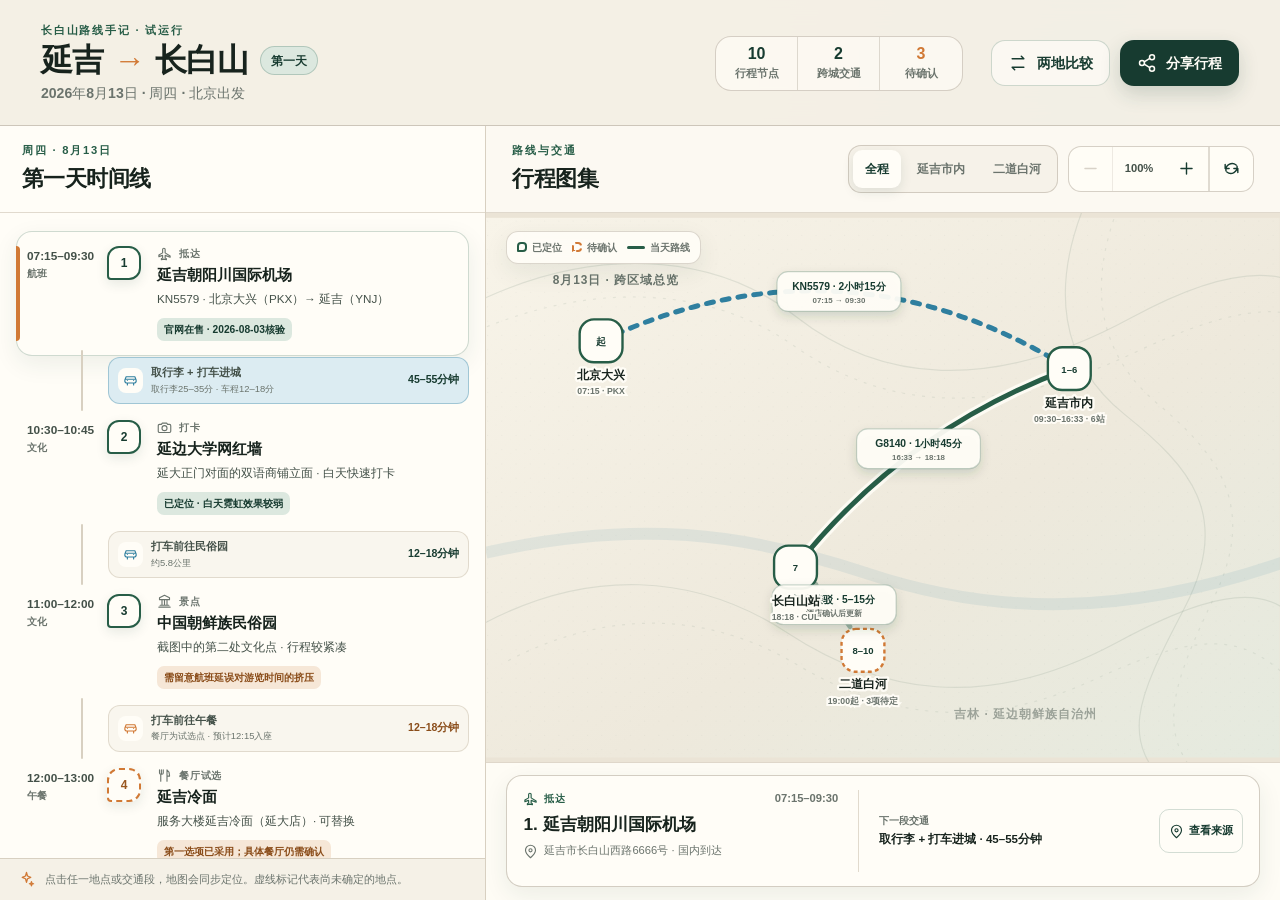
==== index.html @ 1951f6d6 "Add files via upload" ====
<!doctype html>
<html lang="zh-CN">
<head>
  <meta charset="utf-8">
  <meta name="viewport" content="width=device-width, initial-scale=1, viewport-fit=cover">
  <meta name="theme-color" content="#173b30">
  <meta name="description" content="长白山—延吉三日行程的首日动态路线试运行页面">
  <title>第一天 延吉至长白山｜高山路线手记</title>
  <link rel="stylesheet" href="styles.css">
</head>
<body>
  <a class="skip-link" href="#itinerary">跳到首日行程</a>

  <div class="app-shell">
    <header class="topbar">
      <div class="brand-block">
        <p class="eyebrow">长白山路线手记 · 试运行</p>
        <div class="title-row">
          <h1>延吉 <span aria-hidden="true">→</span> 长白山</h1>
          <span class="pilot-badge">第一天</span>
        </div>
        <p class="date-line">2026年8月13日 · 周四 · 北京出发</p>
      </div>

      <div class="header-status" aria-label="行程摘要">
        <div class="status-metric">
          <span class="metric-value">10</span>
          <span class="metric-label">行程节点</span>
        </div>
        <div class="status-metric">
          <span class="metric-value">2</span>
          <span class="metric-label">跨城交通</span>
        </div>
        <div class="status-metric warning-metric">
          <span class="metric-value">3</span>
          <span class="metric-label">待确认</span>
        </div>
      </div>

      <div class="header-actions">
        <button class="button button-secondary" id="compareButton" type="button" aria-expanded="false" aria-controls="compareDrawer">
          <svg aria-hidden="true"><use href="#icon-arrows"></use></svg>
          两地比较
        </button>
        <button class="button button-primary" id="shareButton" type="button">
          <svg aria-hidden="true"><use href="#icon-share"></use></svg>
          <span>分享行程</span>
        </button>
      </div>
    </header>

    <main class="workspace">
      <aside class="timeline-panel" id="itinerary" aria-labelledby="timelineTitle">
        <div class="panel-heading">
          <div>
            <p class="panel-kicker">周四 · 8月13日</p>
            <h2 id="timelineTitle">第一天时间线</h2>
          </div>
        </div>

        <div class="timeline-list" id="timelineList"></div>

        <div class="timeline-footnote">
          <svg aria-hidden="true"><use href="#icon-spark"></use></svg>
          <p>点击任一地点或交通段，地图会同步定位。虚线标记代表尚未确定的地点。</p>
        </div>
      </aside>

      <section class="map-panel" aria-labelledby="mapTitle">
        <div class="map-toolbar">
          <div>
            <p class="panel-kicker">路线与交通</p>
            <h2 id="mapTitle">行程图集</h2>
          </div>

          <div class="map-toolbar-actions">
            <div class="view-tabs" role="tablist" aria-label="图集范围">
              <button class="view-tab is-active" type="button" role="tab" aria-selected="true" data-view="overview">全程</button>
              <button class="view-tab" type="button" role="tab" aria-selected="false" data-view="yanji">延吉市内</button>
              <button class="view-tab" type="button" role="tab" aria-selected="false" data-view="changbai">二道白河</button>
            </div>

            <div class="zoom-controls" aria-label="图集缩放">
              <button class="zoom-button" id="zoomOutButton" type="button" aria-label="缩小图集" title="缩小">
                <svg aria-hidden="true"><use href="#icon-minus"></use></svg>
              </button>
              <output class="zoom-value" id="zoomValue" aria-live="polite">100%</output>
              <button class="zoom-button" id="zoomInButton" type="button" aria-label="放大图集" title="放大">
                <svg aria-hidden="true"><use href="#icon-plus"></use></svg>
              </button>
              <button class="zoom-button zoom-reset" id="zoomResetButton" type="button" aria-label="恢复图集初始大小" title="恢复初始大小">
                <svg aria-hidden="true"><use href="#icon-reset"></use></svg>
              </button>
            </div>
          </div>
        </div>

        <div class="map-stage" id="mapStage">
          <svg class="route-map" id="routeMap" viewBox="0 0 1000 680" tabindex="0" role="img" aria-labelledby="mapSvgTitle mapSvgDesc">
            <title id="mapSvgTitle">延吉至长白山首日行程地图</title>
            <desc id="mapSvgDesc">图集显示机场、景点、餐厅、市场、火车站以及二道白河待确认地点，并将相邻地点以路线连接。可使用按钮或鼠标滚轮缩放，放大后可拖动查看。</desc>

            <defs>
              <linearGradient id="paperWash" x1="0" x2="1" y1="0" y2="1">
                <stop offset="0" stop-color="#f8f4e9"></stop>
                <stop offset="0.58" stop-color="#eee9dc"></stop>
                <stop offset="1" stop-color="#e5eadf"></stop>
              </linearGradient>
              <linearGradient id="routeGradient" x1="0" x2="1">
                <stop offset="0" stop-color="#2f7f9f"></stop>
                <stop offset="1" stop-color="#d17935"></stop>
              </linearGradient>
              <pattern id="paperGrain" width="18" height="18" patternUnits="userSpaceOnUse">
                <circle cx="2" cy="4" r="0.7" fill="#223b30" opacity="0.055"></circle>
                <circle cx="13" cy="9" r="0.55" fill="#8b623f" opacity="0.05"></circle>
                <circle cx="7" cy="16" r="0.45" fill="#223b30" opacity="0.04"></circle>
              </pattern>
              <filter id="softShadow" x="-50%" y="-50%" width="200%" height="200%">
                <feDropShadow dx="0" dy="6" stdDeviation="7" flood-color="#173b30" flood-opacity="0.16"></feDropShadow>
              </filter>
              <filter id="markerGlow" x="-60%" y="-60%" width="220%" height="220%">
                <feDropShadow dx="0" dy="0" stdDeviation="8" flood-color="#d17935" flood-opacity="0.45"></feDropShadow>
              </filter>
            </defs>

            <rect width="1000" height="680" fill="url(#paperWash)"></rect>
            <rect width="1000" height="680" fill="url(#paperGrain)"></rect>

            <g class="terrain-layer" aria-hidden="true">
              <path d="M-30 115 C130 32 286 42 390 124 S635 223 813 126 S1060 78 1080 162" class="contour contour-1"></path>
              <path d="M-45 158 C115 78 275 82 386 160 S632 257 819 169 S1060 117 1090 205" class="contour contour-2"></path>
              <path d="M-10 515 C129 439 265 448 380 523 S627 625 795 535 S1012 468 1060 562" class="contour contour-3"></path>
              <path d="M28 558 C157 491 282 498 390 562 S616 651 766 582 S965 524 1037 608" class="contour contour-4"></path>
              <path d="M760 -30 C708 88 724 183 805 248 S942 374 880 492 S797 659 866 723" class="contour contour-5"></path>
              <path d="M800 -22 C756 85 771 171 846 234 S973 362 918 477 S843 651 904 711" class="contour contour-6"></path>
              <path d="M0 422 C188 379 327 397 480 448 S806 508 1030 425" class="river-line"></path>
            </g>

            <g id="contextLayer" aria-hidden="true"></g>
            <g id="routeLayer"></g>
            <g id="markerLayer"></g>
            <g id="labelLayer"></g>
          </svg>

          <div class="map-legend" aria-label="地图图例">
            <span><i class="legend-dot confirmed"></i>已定位</span>
            <span><i class="legend-dot provisional"></i>待确认</span>
            <span><i class="legend-line"></i>当天路线</span>
          </div>
        </div>

        <div class="map-detail-dock" id="mapDetailDock">
          <article class="map-inspector" id="mapInspector" aria-live="polite"></article>

          <section class="compare-drawer" id="compareDrawer" aria-labelledby="compareTitle" hidden>
            <div class="drawer-heading">
              <div>
                <p class="panel-kicker">交通对比</p>
                <h3 id="compareTitle">两地交通比较</h3>
              </div>
              <button class="icon-button" id="closeCompare" type="button" aria-label="关闭两地比较">
                <svg aria-hidden="true"><use href="#icon-close"></use></svg>
              </button>
            </div>
            <div class="compare-controls">
              <label>起点<select id="compareFrom"></select></label>
              <span class="compare-arrow" aria-hidden="true"><svg><use href="#icon-arrow-right"></use></svg></span>
              <label>终点<select id="compareTo"></select></label>
            </div>
            <div class="compare-result" id="compareResult"></div>
          </section>
        </div>
      </section>
    </main>
  </div>

  <div class="share-toast" id="shareToast" role="status" aria-live="polite" hidden></div>

  <svg class="icon-sprite" aria-hidden="true">
    <symbol id="icon-share" viewBox="0 0 24 24"><circle cx="18" cy="5" r="3"></circle><circle cx="6" cy="12" r="3"></circle><circle cx="18" cy="19" r="3"></circle><path d="m8.7 10.7 6.6-4.2M8.7 13.3l6.6 4.2"></path></symbol>
    <symbol id="icon-plus" viewBox="0 0 24 24"><path d="M12 5v14M5 12h14"></path></symbol>
    <symbol id="icon-minus" viewBox="0 0 24 24"><path d="M5 12h14"></path></symbol>
    <symbol id="icon-reset" viewBox="0 0 24 24"><path d="M4 7v5h5M20 17v-5h-5M6.1 16.4A8 8 0 0 0 19 9M17.9 7.6A8 8 0 0 0 5 15"></path></symbol>
    <symbol id="icon-plane" viewBox="0 0 24 24"><path d="m21 16-8-5V5.5a2 2 0 0 0-4 0V11l-6 3.5V17l6-2v4l-2 1.5V22l4-1 4 1v-1.5L13 19v-4l8 3v-2Z"></path></symbol>
    <symbol id="icon-arrival" viewBox="0 0 24 24"><path d="M3 19h18M18.5 14.5 5 9l-2-4 2-.8L8 7l4-1.5-1-4 2-.5 3 4 3.5-1c1.5-.4 2.5.2 2.5 1.3 0 .8-.6 1.5-1.4 1.8L8 12"></path></symbol>
    <symbol id="icon-landmark" viewBox="0 0 24 24"><path d="M3 21h18M5 18h14M6 9h12M8 9v9M12 9v9M16 9v9M4 6l8-4 8 4v3H4V6Z"></path></symbol>
    <symbol id="icon-camera" viewBox="0 0 24 24"><path d="M4 7h3l1.5-2h7L17 7h3a2 2 0 0 1 2 2v9a2 2 0 0 1-2 2H4a2 2 0 0 1-2-2V9a2 2 0 0 1 2-2Z"></path><circle cx="12" cy="13" r="4"></circle></symbol>
    <symbol id="icon-food" viewBox="0 0 24 24"><path d="M7 3v7M4 3v5a2 2 0 0 0 2 2h0v11M10 3v5a2 2 0 0 1-2 2M16 3c3 2 4 5 4 8v2h-4V3Zm0 10v8"></path></symbol>
    <symbol id="icon-shop" viewBox="0 0 24 24"><path d="M4 9v11h16V9M3 9l2-5h14l2 5M8 9a2 2 0 0 1-4 0M12 9a2 2 0 0 1-4 0M16 9a2 2 0 0 1-4 0M20 9a2 2 0 0 1-4 0M9 20v-6h6v6"></path></symbol>
    <symbol id="icon-train" viewBox="0 0 24 24"><path d="M7 3h10a3 3 0 0 1 3 3v10a3 3 0 0 1-3 3H7a3 3 0 0 1-3-3V6a3 3 0 0 1 3-3ZM4 9h16M8 14h.01M16 14h.01M8 19l-2 3M16 19l2 3"></path></symbol>
    <symbol id="icon-hotel" viewBox="0 0 24 24"><path d="M3 20V9M21 20V9M3 16h18M7 16v-5h4a3 3 0 0 1 3 3v2M3 20h18"></path></symbol>
    <symbol id="icon-tree" viewBox="0 0 24 24"><path d="m12 2-5 7h3l-5 7h14l-5-7h3l-5-7ZM12 16v6"></path></symbol>
    <symbol id="icon-car" viewBox="0 0 24 24"><path d="m5 16-2-2v-3l2-5h14l2 5v3l-2 2H5ZM7 16v3M17 16v3M7 12h.01M17 12h.01M4 10h16"></path></symbol>
    <symbol id="icon-walk" viewBox="0 0 24 24"><circle cx="13" cy="4" r="2"></circle><path d="m10 22 2-7-3-3 2-5 5 3 3 1M12 15l4 3 1 4M9 12l-4 3"></path></symbol>
    <symbol id="icon-spark" viewBox="0 0 24 24"><path d="m12 2 1.4 5.1L18 9l-4.6 1.9L12 16l-1.4-5.1L6 9l4.6-1.9L12 2ZM19 15l.7 2.3L22 18l-2.3.7L19 21l-.7-2.3L16 18l2.3-.7L19 15Z"></path></symbol>
    <symbol id="icon-close" viewBox="0 0 24 24"><path d="m5 5 14 14M19 5 5 19"></path></symbol>
    <symbol id="icon-arrow-right" viewBox="0 0 24 24"><path d="M4 12h16M14 6l6 6-6 6"></path></symbol>
    <symbol id="icon-arrows" viewBox="0 0 24 24"><path d="M5 7h14l-3-3M19 17H5l3 3"></path></symbol>
    <symbol id="icon-pin" viewBox="0 0 24 24"><path d="M20 10c0 5-8 12-8 12S4 15 4 10a8 8 0 1 1 16 0Z"></path><circle cx="12" cy="10" r="2.5"></circle></symbol>
    <symbol id="icon-clock" viewBox="0 0 24 24"><circle cx="12" cy="12" r="9"></circle><path d="M12 7v6l4 2"></path></symbol>
  </svg>

  <script src="app.js"></script>
</body>
</html>
---- styles.css ----
:root {
  --paper: #f5f1e7;
  --paper-deep: #ebe4d6;
  --surface: #fffdf7;
  --surface-glass: rgba(255, 253, 247, 0.88);
  --ink: #17231d;
  --ink-soft: #445149;
  --muted: #6b746d;
  --forest: #275d47;
  --forest-deep: #173b30;
  --forest-pale: #dce8df;
  --blue: #2f7f9f;
  --blue-pale: #dcecf2;
  --amber: #d17935;
  --amber-pale: #f6e7d7;
  --coral: #bf5b43;
  --danger: #963e34;
  --danger-pale: #f5dfda;
  --line: #d8d0c1;
  --line-strong: #b8b0a2;
  --focus: #0d6d8d;
  --shadow-sm: 0 8px 24px rgba(23, 59, 48, 0.08);
  --shadow-lg: 0 22px 64px rgba(23, 59, 48, 0.16);
  --radius-sm: 12px;
  --radius-md: 18px;
  --radius-lg: 28px;
  --font-sans: "Segoe UI", "Microsoft YaHei UI", "Microsoft YaHei", "PingFang SC", sans-serif;
  --font-display: Georgia, "Noto Serif SC", "Songti SC", SimSun, serif;
}

* {
  box-sizing: border-box;
}

html {
  min-width: 320px;
  background: var(--paper-deep);
  color: var(--ink);
  scroll-behavior: smooth;
}

body {
  min-height: 100vh;
  min-height: 100dvh;
  margin: 0;
  overflow: hidden;
  font-family: var(--font-sans);
  font-size: 16px;
  line-height: 1.5;
  background:
    radial-gradient(circle at 85% 8%, rgba(47, 127, 159, 0.12), transparent 25%),
    radial-gradient(circle at 10% 100%, rgba(209, 121, 53, 0.1), transparent 28%),
    var(--paper-deep);
}

button,
select {
  font: inherit;
}

button,
[role="button"] {
  touch-action: manipulation;
}

button:focus-visible,
select:focus-visible,
[tabindex]:focus-visible,
a:focus-visible {
  outline: 3px solid rgba(13, 109, 141, 0.42);
  outline-offset: 3px;
}

.skip-link {
  position: fixed;
  z-index: 999;
  top: 12px;
  left: 12px;
  padding: 10px 14px;
  transform: translateY(-180%);
  border-radius: 10px;
  background: var(--forest-deep);
  color: #fff;
  text-decoration: none;
  transition: transform 180ms ease-out;
}

.skip-link:focus {
  transform: translateY(0);
}

.app-shell {
  display: grid;
  grid-template-rows: auto minmax(0, 1fr);
  width: 100%;
  height: 100vh;
  height: 100dvh;
  min-height: 100vh;
  min-height: 100dvh;
}

.topbar {
  position: relative;
  z-index: 10;
  display: grid;
  grid-template-columns: minmax(270px, 1fr) auto auto;
  align-items: center;
  gap: 28px;
  padding: 22px clamp(20px, 3.2vw, 52px) 20px;
  background: rgba(245, 241, 231, 0.9);
  border-bottom: 1px solid rgba(184, 176, 162, 0.64);
  backdrop-filter: blur(16px);
}

.eyebrow,
.panel-kicker {
  margin: 0 0 5px;
  color: var(--forest);
  font-size: 0.7rem;
  font-weight: 800;
  letter-spacing: 0.16em;
}

.title-row {
  display: flex;
  align-items: center;
  gap: 12px;
}

.title-row h1 {
  margin: 0;
  font-family: var(--font-display);
  font-size: clamp(1.75rem, 2.5vw, 2.65rem);
  line-height: 1.05;
  letter-spacing: -0.035em;
}

.title-row h1 span {
  display: inline-block;
  padding: 0 0.12em;
  color: var(--amber);
  font-family: var(--font-sans);
  font-weight: 400;
}

.pilot-badge {
  display: inline-flex;
  align-items: center;
  min-height: 28px;
  padding: 5px 10px;
  border: 1px solid rgba(39, 93, 71, 0.24);
  border-radius: 999px;
  background: var(--forest-pale);
  color: var(--forest-deep);
  font-size: 0.73rem;
  font-weight: 750;
  white-space: nowrap;
}

.date-line {
  margin: 6px 0 0;
  color: var(--muted);
  font-size: 0.88rem;
  font-weight: 560;
  font-variant-numeric: tabular-nums;
}

.header-status {
  display: flex;
  align-items: stretch;
  min-height: 55px;
  overflow: hidden;
  border: 1px solid rgba(184, 176, 162, 0.58);
  border-radius: 16px;
  background: rgba(255, 253, 247, 0.68);
}

.status-metric {
  display: flex;
  min-width: 82px;
  flex-direction: column;
  justify-content: center;
  padding: 7px 14px;
  border-right: 1px solid rgba(184, 176, 162, 0.45);
  text-align: center;
}

.status-metric:last-child {
  border-right: 0;
}

.metric-value {
  color: var(--forest-deep);
  font-size: 1rem;
  font-weight: 800;
  font-variant-numeric: tabular-nums;
  line-height: 1.1;
}

.metric-label {
  margin-top: 2px;
  color: var(--muted);
  font-size: 0.68rem;
  font-weight: 650;
  white-space: nowrap;
}

.warning-metric .metric-value {
  color: var(--amber);
}

.header-actions {
  display: flex;
  align-items: center;
  gap: 10px;
}

.button {
  display: inline-flex;
  min-height: 46px;
  align-items: center;
  justify-content: center;
  gap: 9px;
  padding: 10px 16px;
  border: 1px solid transparent;
  border-radius: 14px;
  cursor: pointer;
  font-size: 0.88rem;
  font-weight: 750;
  transition: background-color 180ms ease-out, color 180ms ease-out, border-color 180ms ease-out, box-shadow 180ms ease-out, transform 120ms ease-out;
}

.button svg,
.icon-button svg,
.zoom-button svg,
.timeline-footnote svg,
.compare-arrow svg {
  width: 20px;
  height: 20px;
  fill: none;
  stroke: currentColor;
  stroke-width: 1.8;
  stroke-linecap: round;
  stroke-linejoin: round;
}

.button:active,
.icon-button:active,
.zoom-button:active,
.view-tab:active,
.stop-card:active,
.leg-card:active {
  transform: scale(0.975);
}

.button-primary {
  background: var(--forest-deep);
  color: #fffdf7;
  box-shadow: 0 8px 20px rgba(23, 59, 48, 0.18);
}

.button-primary:hover {
  background: #204c3d;
  box-shadow: 0 11px 28px rgba(23, 59, 48, 0.24);
}

.button-secondary {
  border-color: rgba(39, 93, 71, 0.22);
  background: rgba(255, 253, 247, 0.74);
  color: var(--forest-deep);
}

.button-secondary:hover {
  border-color: rgba(39, 93, 71, 0.42);
  background: #fffdf7;
}

.notice-strip {
  position: relative;
  z-index: 9;
  display: flex;
  min-height: 42px;
  align-items: center;
  gap: 10px;
  padding: 8px clamp(20px, 3.2vw, 52px);
  background: var(--forest-deep);
  color: rgba(255, 253, 247, 0.9);
  font-size: 0.78rem;
}

.notice-strip p {
  min-width: 0;
  margin: 0;
}

.notice-strip strong {
  color: #fff;
}

.notice-icon {
  display: grid;
  width: 26px;
  height: 26px;
  flex: 0 0 26px;
  place-items: center;
  color: #e8bf8b;
}

.notice-icon svg {
  width: 17px;
  height: 17px;
}

.notice-link {
  min-height: 30px;
  margin-left: auto;
  padding: 3px 2px;
  border: 0;
  border-bottom: 1px solid rgba(255, 253, 247, 0.48);
  background: transparent;
  color: #fff;
  cursor: pointer;
  font-size: 0.75rem;
  font-weight: 750;
  white-space: nowrap;
}

.workspace {
  display: grid;
  min-height: 0;
  grid-template-columns: minmax(360px, 38%) minmax(0, 1fr);
  gap: 0;
}

.timeline-panel,
.map-panel {
  min-height: 0;
}

.timeline-panel {
  display: flex;
  flex-direction: column;
  overflow: hidden;
  background: var(--surface);
  border-right: 1px solid var(--line);
}

.panel-heading,
.map-toolbar {
  display: flex;
  min-height: 84px;
  align-items: center;
  justify-content: space-between;
  gap: 18px;
  padding: 16px 22px;
  border-bottom: 1px solid rgba(216, 208, 193, 0.76);
}

.panel-heading h2,
.map-toolbar h2,
.notes-dialog h2,
.drawer-heading h3 {
  margin: 0;
  font-family: var(--font-display);
  color: var(--ink);
  letter-spacing: -0.025em;
}

.panel-heading h2,
.map-toolbar h2 {
  font-size: 1.35rem;
}

.timeline-list {
  flex: 1;
  overflow-y: auto;
  overscroll-behavior: contain;
  padding: 18px 16px 24px;
  scrollbar-color: rgba(39, 93, 71, 0.28) transparent;
  scrollbar-width: thin;
}

.timeline-list::-webkit-scrollbar {
  width: 8px;
}

.timeline-list::-webkit-scrollbar-thumb {
  border: 2px solid transparent;
  border-radius: 999px;
  background: rgba(39, 93, 71, 0.26);
  background-clip: padding-box;
}

.stop-card {
  position: relative;
  display: grid;
  width: 100%;
  grid-template-columns: 68px 38px minmax(0, 1fr);
  gap: 12px;
  align-items: start;
  padding: 14px 14px 14px 10px;
  border: 1px solid transparent;
  border-radius: 16px;
  background: transparent;
  color: var(--ink);
  cursor: pointer;
  text-align: left;
  transition: background-color 180ms ease-out, border-color 180ms ease-out, box-shadow 180ms ease-out, transform 120ms ease-out;
}

.stop-card:hover {
  background: rgba(245, 241, 231, 0.68);
}

.stop-card.is-active {
  border-color: rgba(39, 93, 71, 0.22);
  background: var(--surface);
  box-shadow: var(--shadow-sm);
}

.stop-card.is-active::before {
  content: "";
  position: absolute;
  top: 14px;
  bottom: 14px;
  left: -1px;
  width: 4px;
  border-radius: 0 999px 999px 0;
  background: var(--amber);
}

.time-block {
  padding-top: 3px;
  color: var(--ink-soft);
  font-size: 0.74rem;
  font-weight: 780;
  font-variant-numeric: tabular-nums;
  line-height: 1.28;
}

.time-block span {
  display: block;
}

.time-block small {
  display: block;
  margin-top: 4px;
  color: var(--muted);
  font-size: 0.61rem;
  font-weight: 650;
}

.stop-number {
  position: relative;
  display: grid;
  width: 34px;
  height: 34px;
  place-items: center;
  border: 2px solid var(--forest);
  border-radius: 12px 12px 12px 4px;
  background: var(--surface);
  color: var(--forest-deep);
  font-size: 0.75rem;
  font-weight: 850;
  box-shadow: 0 4px 12px rgba(23, 59, 48, 0.1);
}

.stop-number.provisional {
  border-style: dashed;
  border-color: var(--amber);
  color: #99571f;
}

.stop-content {
  min-width: 0;
}

.stop-eyebrow {
  display: flex;
  align-items: center;
  gap: 7px;
  margin-bottom: 4px;
  color: var(--muted);
  font-size: 0.65rem;
  font-weight: 800;
  letter-spacing: 0.08em;
}

.stop-eyebrow svg {
  width: 15px;
  height: 15px;
  fill: none;
  stroke: currentColor;
  stroke-width: 1.8;
  stroke-linecap: round;
  stroke-linejoin: round;
}

.stop-content h3 {
  margin: 0;
  overflow-wrap: anywhere;
  font-size: 0.95rem;
  line-height: 1.35;
}

.stop-subtitle {
  margin: 4px 0 0;
  color: var(--ink-soft);
  font-size: 0.73rem;
  line-height: 1.45;
}

.stop-note {
  display: inline-flex;
  align-items: center;
  gap: 5px;
  margin-top: 8px;
  padding: 4px 7px;
  border-radius: 7px;
  background: var(--paper);
  color: var(--muted);
  font-size: 0.64rem;
  font-weight: 650;
}

.stop-note.warning {
  background: var(--amber-pale);
  color: #8a4c19;
}

.stop-note.confirmed {
  background: var(--forest-pale);
  color: var(--forest-deep);
}

.leg-card {
  position: relative;
  display: grid;
  width: calc(100% - 92px);
  min-height: 42px;
  grid-template-columns: 25px minmax(0, 1fr) auto;
  align-items: center;
  gap: 8px;
  margin: 1px 0 1px 92px;
  padding: 7px 9px;
  border: 1px solid rgba(216, 208, 193, 0.72);
  border-radius: 12px;
  background: rgba(245, 241, 231, 0.56);
  color: var(--ink-soft);
  cursor: pointer;
  text-align: left;
  transition: background-color 180ms ease-out, border-color 180ms ease-out, transform 120ms ease-out;
}

.leg-card::before {
  content: "";
  position: absolute;
  top: -8px;
  bottom: -8px;
  left: -28px;
  width: 2px;
  border-radius: 999px;
  background: var(--line);
}

.leg-card:hover,
.leg-card.is-active {
  border-color: rgba(47, 127, 159, 0.35);
  background: var(--blue-pale);
}

.leg-icon {
  display: grid;
  width: 25px;
  height: 25px;
  place-items: center;
  border-radius: 8px;
  background: var(--surface);
  color: var(--blue);
}

.leg-icon svg {
  width: 15px;
  height: 15px;
  fill: none;
  stroke: currentColor;
  stroke-width: 1.8;
  stroke-linecap: round;
  stroke-linejoin: round;
}

.leg-main {
  min-width: 0;
}

.leg-main strong,
.leg-main small {
  display: block;
}

.leg-main strong {
  font-size: 0.69rem;
  line-height: 1.3;
}

.leg-main small {
  overflow: hidden;
  margin-top: 2px;
  color: var(--muted);
  font-size: 0.59rem;
  text-overflow: ellipsis;
  white-space: nowrap;
}

.leg-duration {
  color: var(--forest-deep);
  font-size: 0.66rem;
  font-weight: 800;
  font-variant-numeric: tabular-nums;
  white-space: nowrap;
}

.leg-card.is-warning .leg-icon {
  color: var(--amber);
}

.leg-card.is-warning .leg-duration {
  color: #8a4c19;
}

.leg-card.is-rail {
  border-color: rgba(39, 93, 71, 0.2);
  background: var(--forest-pale);
}

.leg-card.is-rail .leg-icon {
  color: var(--forest);
}

.timeline-footnote {
  display: flex;
  gap: 10px;
  align-items: flex-start;
  padding: 12px 18px calc(12px + env(safe-area-inset-bottom));
  border-top: 1px solid var(--line);
  background: var(--paper);
  color: var(--muted);
  font-size: 0.67rem;
}

.timeline-footnote svg {
  width: 17px;
  height: 17px;
  flex: 0 0 17px;
  color: var(--amber);
}

.timeline-footnote p {
  margin: 0;
}

.map-panel {
  display: grid;
  grid-template-rows: auto minmax(0, 1fr) auto;
  overflow: hidden;
  background: var(--paper);
}

.map-toolbar {
  padding-right: 26px;
  padding-left: 26px;
  background: rgba(255, 253, 247, 0.72);
}

.map-toolbar-actions {
  display: flex;
  align-items: center;
  gap: 10px;
}

.view-tabs {
  display: flex;
  align-items: center;
  gap: 4px;
  padding: 4px;
  border: 1px solid rgba(184, 176, 162, 0.58);
  border-radius: 13px;
  background: rgba(245, 241, 231, 0.88);
}

.view-tab {
  min-height: 38px;
  padding: 7px 12px;
  border: 0;
  border-radius: 9px;
  background: transparent;
  color: var(--muted);
  cursor: pointer;
  font-size: 0.75rem;
  font-weight: 750;
  transition: color 160ms ease-out, background-color 160ms ease-out, box-shadow 160ms ease-out, transform 120ms ease-out;
}

.view-tab:hover {
  color: var(--ink);
}

.view-tab.is-active {
  background: var(--surface);
  color: var(--forest-deep);
  box-shadow: 0 4px 12px rgba(23, 59, 48, 0.1);
}

.zoom-controls {
  display: flex;
  min-height: 46px;
  align-items: center;
  overflow: hidden;
  border: 1px solid rgba(184, 176, 162, 0.58);
  border-radius: 13px;
  background: rgba(255, 253, 247, 0.9);
}

.zoom-button {
  display: grid;
  width: 44px;
  height: 44px;
  flex: 0 0 44px;
  place-items: center;
  border: 0;
  border-right: 1px solid rgba(184, 176, 162, 0.44);
  background: transparent;
  color: var(--forest-deep);
  cursor: pointer;
  transition: background-color 160ms ease-out, color 160ms ease-out, opacity 160ms ease-out, transform 120ms ease-out;
}

.zoom-button:last-child {
  border-right: 0;
  border-left: 1px solid rgba(184, 176, 162, 0.44);
}

.zoom-button:hover:not(:disabled) {
  background: var(--forest-pale);
}

.zoom-button:disabled {
  color: var(--line-strong);
  cursor: not-allowed;
  opacity: 0.55;
}

.zoom-button svg {
  width: 19px;
  height: 19px;
}

.zoom-value {
  min-width: 52px;
  padding: 0 7px;
  color: var(--ink-soft);
  font-size: 0.7rem;
  font-weight: 780;
  font-variant-numeric: tabular-nums;
  text-align: center;
}

.map-stage {
  position: relative;
  min-height: 0;
  overflow: hidden;
  background: var(--paper-deep);
}

.route-map {
  display: block;
  width: 100%;
  height: 100%;
  min-height: 320px;
  cursor: grab;
  touch-action: none;
  user-select: none;
}

.route-map.is-panning {
  cursor: grabbing;
}

.contour,
.river-line {
  fill: none;
  vector-effect: non-scaling-stroke;
}

.contour {
  stroke: #9aa99b;
  stroke-width: 1.2;
  opacity: 0.24;
}

.contour-2,
.contour-4,
.contour-6 {
  stroke-dasharray: 3 7;
  opacity: 0.19;
}

.river-line {
  stroke: var(--blue);
  stroke-width: 12;
  opacity: 0.09;
}

.context-road {
  fill: none;
  stroke: #fffdf7;
  stroke-width: 12;
  opacity: 0.78;
  stroke-linecap: round;
  stroke-linejoin: round;
  vector-effect: non-scaling-stroke;
}

.context-road-minor {
  fill: none;
  stroke: #cfc8bb;
  stroke-width: 1.5;
  stroke-dasharray: 6 7;
  opacity: 0.7;
  vector-effect: non-scaling-stroke;
}

.forest-patch {
  fill: #7fa18c;
  opacity: 0.13;
}

.context-label {
  fill: #68736b;
  font-family: var(--font-sans);
  font-size: 15px;
  font-weight: 700;
  letter-spacing: 0.08em;
}

.overview-cluster {
  fill: rgba(255, 253, 247, 0.78);
  stroke: rgba(39, 93, 71, 0.22);
  stroke-width: 2;
}

.route-line-map {
  fill: none;
  stroke: rgba(39, 93, 71, 0.4);
  stroke-width: 5;
  stroke-linecap: round;
  stroke-linejoin: round;
  vector-effect: non-scaling-stroke;
  cursor: pointer;
  transition: stroke 200ms ease-out, stroke-width 200ms ease-out, opacity 200ms ease-out;
}

.route-line-map:hover,
.route-line-map.is-active {
  stroke: var(--amber);
  stroke-width: 8;
}

.route-line-map.is-muted {
  opacity: 0.28;
}

.route-line-map.provisional {
  stroke-dasharray: 9 9;
}

.route-line-map.flight-route {
  stroke: var(--blue);
  stroke-dasharray: 7 9;
}

.route-line-map.rail-route {
  stroke: var(--forest);
}

.route-line-map.rail-route-underlay {
  stroke: rgba(255, 253, 247, 0.9);
  stroke-width: 11;
}

.map-marker {
  cursor: pointer;
  transition: opacity 200ms ease-out;
}

.map-marker .marker-hit {
  fill: transparent;
}

.map-marker .marker-shape {
  fill: var(--surface);
  stroke: var(--forest);
  stroke-width: 3;
  transition: fill 180ms ease-out, stroke 180ms ease-out, filter 180ms ease-out, transform 180ms ease-out;
  transform-box: fill-box;
  transform-origin: center;
}

.map-marker.provisional .marker-shape {
  stroke: var(--amber);
  stroke-dasharray: 5 4;
}

.map-marker:hover .marker-shape,
.map-marker.is-active .marker-shape {
  fill: var(--forest-deep);
  stroke: var(--forest-deep);
  filter: url(#markerGlow);
  transform: scale(1.08);
}

.map-marker .marker-number {
  fill: var(--forest-deep);
  font-family: var(--font-sans);
  font-size: 15px;
  font-weight: 850;
  text-anchor: middle;
  pointer-events: none;
}

.map-marker:hover .marker-number,
.map-marker.is-active .marker-number {
  fill: #fffdf7;
}

.map-marker-label {
  fill: var(--ink);
  paint-order: stroke;
  stroke: rgba(255, 253, 247, 0.94);
  stroke-width: 6;
  stroke-linejoin: round;
  font-family: var(--font-sans);
  font-size: 15px;
  font-weight: 760;
  text-anchor: middle;
  pointer-events: none;
}

.map-marker-sublabel {
  fill: var(--muted);
  paint-order: stroke;
  stroke: rgba(255, 253, 247, 0.95);
  stroke-width: 5;
  font-family: var(--font-sans);
  font-size: 11px;
  font-weight: 650;
  text-anchor: middle;
  pointer-events: none;
}

.route-pill-bg {
  fill: rgba(255, 253, 247, 0.94);
  stroke: rgba(39, 93, 71, 0.24);
  stroke-width: 1.5;
  filter: url(#softShadow);
}

.route-pill-text {
  fill: var(--forest-deep);
  font-family: var(--font-sans);
  font-size: 13px;
  font-weight: 800;
  text-anchor: middle;
}

.route-pill-subtext {
  fill: var(--muted);
  font-family: var(--font-sans);
  font-size: 10px;
  font-weight: 650;
  text-anchor: middle;
}

.map-legend {
  position: absolute;
  top: 18px;
  left: 20px;
  display: flex;
  flex-wrap: wrap;
  gap: 10px;
  padding: 8px 10px;
  border: 1px solid rgba(184, 176, 162, 0.5);
  border-radius: 12px;
  background: var(--surface-glass);
  box-shadow: var(--shadow-sm);
  backdrop-filter: blur(10px);
  color: var(--muted);
  font-size: 0.63rem;
  font-weight: 700;
}

.map-legend span {
  display: inline-flex;
  align-items: center;
  gap: 5px;
}

.legend-dot {
  display: inline-block;
  width: 10px;
  height: 10px;
  border: 2px solid var(--forest);
  border-radius: 4px 4px 4px 1px;
  background: var(--surface);
}

.legend-dot.provisional {
  border-style: dashed;
  border-color: var(--amber);
}

.legend-line {
  display: inline-block;
  width: 18px;
  height: 3px;
  border-radius: 999px;
  background: var(--forest);
}

.map-detail-dock {
  min-height: 138px;
  padding: 12px 20px;
  border-top: 1px solid rgba(216, 208, 193, 0.82);
  background: rgba(255, 253, 247, 0.9);
}

.map-inspector {
  position: static;
  display: grid;
  width: 100%;
  min-height: 112px;
  grid-template-columns: minmax(240px, 0.9fr) minmax(300px, 1.1fr);
  align-items: stretch;
  gap: 20px;
  padding: 14px 16px;
  border: 1px solid rgba(184, 176, 162, 0.62);
  border-radius: 16px;
  background: var(--surface);
  box-shadow: var(--shadow-sm);
  transition: opacity 180ms ease-out, transform 180ms ease-out;
}

.map-detail-dock.is-comparing .map-inspector {
  display: none;
}

.inspector-place {
  min-width: 0;
}

.inspector-topline {
  display: flex;
  align-items: center;
  justify-content: space-between;
  gap: 12px;
  margin-bottom: 6px;
}

.inspector-category {
  display: inline-flex;
  align-items: center;
  gap: 6px;
  color: var(--forest);
  font-size: 0.65rem;
  font-weight: 850;
  letter-spacing: 0.08em;
}

.inspector-category svg,
.inspector-address svg,
.inspector-link svg {
  width: 15px;
  height: 15px;
  fill: none;
  stroke: currentColor;
  stroke-width: 1.8;
  stroke-linecap: round;
  stroke-linejoin: round;
}

.inspector-time {
  color: var(--muted);
  font-size: 0.7rem;
  font-weight: 750;
  font-variant-numeric: tabular-nums;
}

.map-inspector h3 {
  margin: 0;
  font-size: 1.08rem;
  line-height: 1.35;
}

.inspector-address {
  display: flex;
  gap: 6px;
  align-items: flex-start;
  margin: 6px 0 0;
  color: var(--muted);
  font-size: 0.7rem;
}

.inspector-address svg {
  flex: 0 0 15px;
  margin-top: 2px;
}

.inspector-next {
  display: grid;
  grid-template-columns: minmax(0, 1fr) auto;
  gap: 12px;
  align-items: center;
  margin: 0;
  padding: 4px 0 4px 20px;
  border-top: 0;
  border-left: 1px solid rgba(216, 208, 193, 0.78);
}

.inspector-next span,
.inspector-next strong {
  display: block;
}

.inspector-next span {
  color: var(--muted);
  font-size: 0.62rem;
  font-weight: 650;
}

.inspector-next strong {
  margin-top: 2px;
  font-size: 0.72rem;
}

.inspector-link {
  display: inline-flex;
  min-height: 44px;
  align-items: center;
  gap: 5px;
  padding: 7px 9px;
  border: 1px solid rgba(39, 93, 71, 0.2);
  border-radius: 10px;
  color: var(--forest-deep);
  font-size: 0.66rem;
  font-weight: 750;
  text-decoration: none;
}

.inspector-link:hover {
  background: var(--forest-pale);
}

.compare-drawer {
  position: static;
  width: 100%;
  min-height: 112px;
  padding: 12px 14px;
  border: 1px solid rgba(184, 176, 162, 0.62);
  border-radius: 16px;
  background: var(--surface);
  box-shadow: var(--shadow-sm);
}

.compare-drawer[hidden] {
  display: none;
}

.drawer-heading,
.dialog-heading {
  display: flex;
  align-items: flex-start;
  justify-content: space-between;
  gap: 20px;
}

.drawer-heading h3 {
  font-size: 1.15rem;
}

.icon-button {
  display: grid;
  width: 44px;
  height: 44px;
  flex: 0 0 44px;
  place-items: center;
  border: 1px solid rgba(184, 176, 162, 0.55);
  border-radius: 12px;
  background: var(--surface);
  color: var(--ink-soft);
  cursor: pointer;
  transition: background-color 160ms ease-out, color 160ms ease-out, transform 120ms ease-out;
}

.icon-button:hover {
  background: var(--paper);
  color: var(--ink);
}

.compare-controls {
  display: grid;
  grid-template-columns: minmax(0, 1fr) 28px minmax(0, 1fr);
  gap: 9px;
  align-items: end;
  margin-top: 16px;
}

.compare-controls label {
  color: var(--muted);
  font-size: 0.68rem;
  font-weight: 750;
}

.compare-controls select {
  width: 100%;
  min-height: 44px;
  margin-top: 5px;
  padding: 7px 28px 7px 10px;
  border: 1px solid var(--line);
  border-radius: 10px;
  background: var(--surface);
  color: var(--ink);
  font-size: 0.72rem;
}

.compare-arrow {
  display: grid;
  height: 44px;
  place-items: center;
  color: var(--amber);
}

.compare-arrow svg {
  width: 18px;
  height: 18px;
}

.compare-result {
  margin-top: 13px;
  padding: 12px 13px;
  border-radius: 12px;
  background: var(--paper);
  color: var(--ink-soft);
  font-size: 0.72rem;
}

.compare-result strong {
  color: var(--forest-deep);
}

.notes-dialog {
  width: min(590px, calc(100% - 32px));
  max-height: min(760px, calc(100dvh - 32px));
  overflow-y: auto;
  padding: 24px;
  border: 1px solid rgba(184, 176, 162, 0.7);
  border-radius: 24px;
  background: var(--surface);
  color: var(--ink);
  box-shadow: 0 30px 100px rgba(20, 38, 31, 0.32);
}

.notes-dialog::backdrop {
  background: rgba(12, 25, 20, 0.55);
  backdrop-filter: blur(4px);
}

.notes-dialog h2 {
  font-size: 1.55rem;
}

.assumption-list {
  display: grid;
  gap: 11px;
  margin: 22px 0 0;
  padding-left: 24px;
  color: var(--ink-soft);
  font-size: 0.81rem;
}

.assumption-list li {
  padding-left: 3px;
}

.assumption-list strong {
  color: var(--ink);
}

.dialog-warning {
  display: flex;
  gap: 11px;
  margin-top: 20px;
  padding: 13px 14px;
  border: 1px solid rgba(209, 121, 53, 0.26);
  border-radius: 14px;
  background: var(--amber-pale);
  color: #784518;
  font-size: 0.78rem;
}

.dialog-warning svg {
  width: 19px;
  height: 19px;
  flex: 0 0 19px;
  margin-top: 1px;
}

.dialog-warning p {
  margin: 0;
}

.dialog-done {
  width: 100%;
  margin-top: 20px;
}

.share-toast {
  position: fixed;
  z-index: 1000;
  right: 24px;
  bottom: 24px;
  max-width: min(420px, calc(100% - 32px));
  padding: 13px 16px;
  border: 1px solid rgba(255, 253, 247, 0.2);
  border-radius: 14px;
  background: var(--forest-deep);
  color: #fffdf7;
  box-shadow: var(--shadow-lg);
  font-size: 0.82rem;
  font-weight: 700;
}

.share-toast[hidden] {
  display: none;
}

.icon-sprite {
  position: absolute;
  width: 0;
  height: 0;
  overflow: hidden;
}

@media (max-width: 1120px) {
  .topbar {
    grid-template-columns: minmax(260px, 1fr) auto;
    gap: 18px;
  }

  .header-status {
    display: none;
  }

  .workspace {
    grid-template-columns: minmax(340px, 42%) minmax(0, 1fr);
  }

  .map-toolbar-actions {
    gap: 8px;
  }

  .map-inspector {
    grid-template-columns: minmax(210px, 0.8fr) minmax(260px, 1.2fr);
  }
}

@media (max-width: 900px) {
  body {
    overflow: auto;
  }

  .app-shell {
    display: block;
    height: auto;
  }

  .topbar {
    grid-template-columns: minmax(0, 1fr);
    gap: 14px;
    padding: 18px 18px 16px;
  }

  .header-actions {
    display: grid;
    grid-template-columns: 1fr 1fr;
  }

  .workspace {
    display: flex;
    min-height: auto;
    flex-direction: column;
  }

  .map-panel {
    order: 0;
    height: auto;
    min-height: 0;
    border-bottom: 1px solid var(--line);
  }

  .timeline-panel {
    position: relative;
    z-index: 5;
    order: 1;
    min-height: 640px;
    margin-top: 0;
    overflow: visible;
    border: 0;
    border-radius: 0;
    box-shadow: none;
  }

  .panel-heading {
    border-radius: 0;
  }

  .timeline-list {
    overflow: visible;
  }

  .map-toolbar {
    min-height: 148px;
    flex-direction: column;
    align-items: flex-start;
    padding: 14px 16px 12px;
  }

  .map-toolbar-actions {
    width: 100%;
    align-items: stretch;
    flex-direction: column;
  }

  .view-tabs {
    width: 100%;
  }

  .view-tab {
    flex: 1;
  }

  .zoom-controls {
    align-self: flex-end;
  }

  .map-stage {
    height: 55dvh;
    min-height: 420px;
  }

  .route-map {
    min-height: 420px;
  }

  .map-detail-dock {
    min-height: 0;
    padding: 12px;
  }

  .map-inspector {
    grid-template-columns: minmax(0, 1fr);
    min-height: 0;
    gap: 12px;
    padding: 13px 14px;
  }

  .inspector-next {
    padding: 12px 0 0;
    border-top: 1px solid rgba(216, 208, 193, 0.78);
    border-left: 0;
  }

  .map-legend {
    top: 10px;
    left: 10px;
  }

  .compare-drawer {
    width: 100%;
  }
}

@media (max-width: 520px) {
  .title-row {
    align-items: flex-start;
    flex-direction: column;
    gap: 8px;
  }

  .title-row h1 {
    font-size: 1.95rem;
  }

  .map-panel {
    height: auto;
    min-height: 0;
  }

  .panel-heading {
    padding: 15px 16px;
  }

  .timeline-list {
    padding: 14px 10px 22px;
  }

  .stop-card {
    grid-template-columns: 62px 34px minmax(0, 1fr);
    gap: 9px;
    padding-right: 9px;
  }

  .stop-number {
    width: 31px;
    height: 31px;
  }

  .leg-card {
    width: calc(100% - 78px);
    margin-left: 78px;
  }

  .leg-card::before {
    left: -21px;
  }

  .map-marker-label {
    font-size: 13px;
  }

  .map-marker-sublabel {
    font-size: 10px;
  }

  .map-legend span:nth-child(3) {
    display: none;
  }

  .compare-controls {
    grid-template-columns: 1fr;
  }

  .compare-arrow {
    height: 22px;
    transform: rotate(90deg);
  }

  .notes-dialog {
    padding: 19px;
    border-radius: 20px;
  }

  .share-toast {
    right: 16px;
    bottom: 16px;
  }
}

@media (prefers-reduced-motion: reduce) {
  *,
  *::before,
  *::after {
    scroll-behavior: auto !important;
    animation-duration: 0.001ms !important;
    animation-iteration-count: 1 !important;
    transition-duration: 0.001ms !important;
  }
}
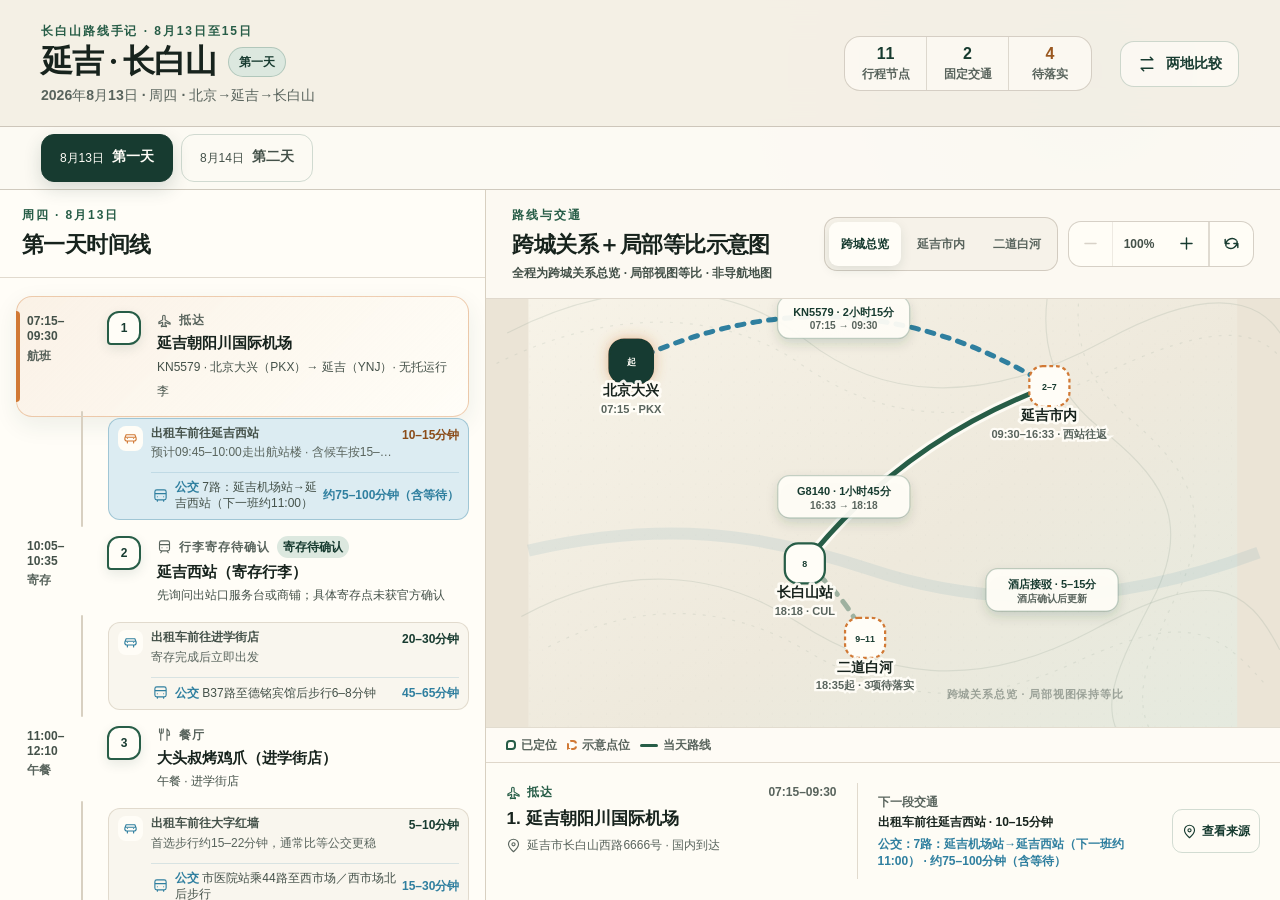
==== commit ff59ca70: "更新延吉西站寄存与市内路线" ====
--- a/index.html
+++ b/index.html
@@ -4,36 +4,39 @@
   <meta charset="utf-8">
   <meta name="viewport" content="width=device-width, initial-scale=1, viewport-fit=cover">
   <meta name="theme-color" content="#173b30">
-  <meta name="description" content="长白山—延吉三日行程的首日动态路线试运行页面">
-  <title>第一天 延吉至长白山｜高山路线手记</title>
+  <meta name="description" content="按地理方位与相对比例绘制的延吉与长白山多日路线示意图">
+  <title>延吉与长白山｜多日路线手记</title>
   <link rel="stylesheet" href="styles.css">
 </head>
 <body>
-  <a class="skip-link" href="#itinerary">跳到首日行程</a>
+  <a class="skip-link" href="#itinerary">跳到当天行程</a>
 
   <div class="app-shell">
     <header class="topbar">
       <div class="brand-block">
-        <p class="eyebrow">长白山路线手记 · 试运行</p>
+        <p class="eyebrow">长白山路线手记 · 8月13日至15日</p>
         <div class="title-row">
-          <h1>延吉 <span aria-hidden="true">→</span> 长白山</h1>
-          <span class="pilot-badge">第一天</span>
-        </div>
-        <p class="date-line">2026年8月13日 · 周四 · 北京出发</p>
+          <h1 id="pageTitle">延吉 · 长白山</h1>
+          <span class="pilot-badge" id="dayBadge">第一天</span>
+        </div>
+        <p class="date-line" id="dateLine">2026年8月13日 · 周四 · 北京→延吉→长白山</p>
+        <p class="compact-status" id="compactStatus" aria-label="当天行程摘要">
+          <span><b id="compactNodeCount">10</b>节点</span><span><b id="compactCrossCityCount">2</b>固定交通</span><strong><span id="compactPendingCount">4</span>待落实</strong>
+        </p>
       </div>
 
-      <div class="header-status" aria-label="行程摘要">
+      <div class="header-status" id="headerStatus" aria-label="当天行程摘要">
         <div class="status-metric">
-          <span class="metric-value">10</span>
+          <span class="metric-value" id="nodeCount">10</span>
           <span class="metric-label">行程节点</span>
         </div>
         <div class="status-metric">
-          <span class="metric-value">2</span>
-          <span class="metric-label">跨城交通</span>
-        </div>
-        <div class="status-metric warning-metric">
-          <span class="metric-value">3</span>
-          <span class="metric-label">待确认</span>
+          <span class="metric-value" id="crossCityCount">2</span>
+          <span class="metric-label">固定交通</span>
+        </div>
+        <div class="status-metric warning-metric" id="pendingMetric" aria-label="4项待落实">
+          <span class="metric-value" id="pendingCount">4</span>
+          <span class="metric-label">待落实</span>
         </div>
       </div>
 
@@ -42,53 +45,58 @@
           <svg aria-hidden="true"><use href="#icon-arrows"></use></svg>
           两地比较
         </button>
-        <button class="button button-primary" id="shareButton" type="button">
-          <svg aria-hidden="true"><use href="#icon-share"></use></svg>
-          <span>分享行程</span>
-        </button>
       </div>
     </header>
+
+    <nav class="day-switcher" id="dayTabs" aria-label="选择行程日期">
+      <button class="day-tab is-active" type="button" data-day="day1" aria-pressed="true">
+        <span>8月13日</span><strong>第一天</strong>
+      </button>
+      <button class="day-tab" type="button" data-day="day2" aria-pressed="false">
+        <span>8月14日</span><strong>第二天</strong>
+      </button>
+    </nav>
+    <p class="sr-only" id="dayAnnouncement" aria-live="polite"></p>
+
+    <section class="next-action-panel" id="nextActionPanel" aria-live="polite" aria-label="当天起步"></section>
 
     <main class="workspace">
       <aside class="timeline-panel" id="itinerary" aria-labelledby="timelineTitle">
         <div class="panel-heading">
           <div>
-            <p class="panel-kicker">周四 · 8月13日</p>
+            <p class="panel-kicker" id="timelineKicker">周四 · 8月13日</p>
             <h2 id="timelineTitle">第一天时间线</h2>
           </div>
         </div>
 
         <div class="timeline-list" id="timelineList"></div>
 
-        <div class="timeline-footnote">
+        <div class="timeline-footnote" hidden>
           <svg aria-hidden="true"><use href="#icon-spark"></use></svg>
-          <p>点击任一地点或交通段，地图会同步定位。虚线标记代表尚未确定的地点。</p>
+          <p>点击任一地点或交通段，路线示意图会同步突出显示。虚线标记代表点位仅为示意，计划状态会在卡片中单独标注。</p>
         </div>
       </aside>
 
       <section class="map-panel" aria-labelledby="mapTitle">
         <div class="map-toolbar">
-          <div>
+          <div class="map-heading">
             <p class="panel-kicker">路线与交通</p>
-            <h2 id="mapTitle">行程图集</h2>
+            <h2 id="mapTitle">按比例路线示意图</h2>
+            <p class="map-disclaimer">路线示意 · 保持方位与相对比例 · 非导航地图</p>
           </div>
 
           <div class="map-toolbar-actions">
-            <div class="view-tabs" role="tablist" aria-label="图集范围">
-              <button class="view-tab is-active" type="button" role="tab" aria-selected="true" data-view="overview">全程</button>
-              <button class="view-tab" type="button" role="tab" aria-selected="false" data-view="yanji">延吉市内</button>
-              <button class="view-tab" type="button" role="tab" aria-selected="false" data-view="changbai">二道白河</button>
-            </div>
-
-            <div class="zoom-controls" aria-label="图集缩放">
-              <button class="zoom-button" id="zoomOutButton" type="button" aria-label="缩小图集" title="缩小">
+            <div class="view-tabs" id="viewTabs" aria-label="路线示意图范围"></div>
+
+            <div class="zoom-controls" aria-label="路线示意图缩放">
+              <button class="zoom-button" id="zoomOutButton" type="button" aria-label="缩小路线示意图" title="缩小">
                 <svg aria-hidden="true"><use href="#icon-minus"></use></svg>
               </button>
               <output class="zoom-value" id="zoomValue" aria-live="polite">100%</output>
-              <button class="zoom-button" id="zoomInButton" type="button" aria-label="放大图集" title="放大">
+              <button class="zoom-button" id="zoomInButton" type="button" aria-label="放大路线示意图" title="放大">
                 <svg aria-hidden="true"><use href="#icon-plus"></use></svg>
               </button>
-              <button class="zoom-button zoom-reset" id="zoomResetButton" type="button" aria-label="恢复图集初始大小" title="恢复初始大小">
+              <button class="zoom-button zoom-reset" id="zoomResetButton" type="button" aria-label="恢复路线示意图初始大小" title="恢复初始大小">
                 <svg aria-hidden="true"><use href="#icon-reset"></use></svg>
               </button>
             </div>
@@ -96,9 +104,9 @@
         </div>
 
         <div class="map-stage" id="mapStage">
-          <svg class="route-map" id="routeMap" viewBox="0 0 1000 680" tabindex="0" role="img" aria-labelledby="mapSvgTitle mapSvgDesc">
-            <title id="mapSvgTitle">延吉至长白山首日行程地图</title>
-            <desc id="mapSvgDesc">图集显示机场、景点、餐厅、市场、火车站以及二道白河待确认地点，并将相邻地点以路线连接。可使用按钮或鼠标滚轮缩放，放大后可拖动查看。</desc>
+          <svg class="route-map" id="routeMap" viewBox="0 0 1000 680" preserveAspectRatio="xMidYMid meet" tabindex="0" role="group" aria-labelledby="mapSvgTitle mapSvgDesc">
+            <title id="mapSvgTitle">延吉与长白山当天路线示意图</title>
+            <desc id="mapSvgDesc">按地理方位与相对比例绘制当天地点，并将相邻地点以路线连接。它不是导航地图，不提供定位功能；可使用按钮或鼠标滚轮缩放，放大后可拖动查看。</desc>
 
             <defs>
               <linearGradient id="paperWash" x1="0" x2="1" y1="0" y2="1">
@@ -142,11 +150,12 @@
             <g id="labelLayer"></g>
           </svg>
 
-          <div class="map-legend" aria-label="地图图例">
-            <span><i class="legend-dot confirmed"></i>已定位</span>
-            <span><i class="legend-dot provisional"></i>待确认</span>
-            <span><i class="legend-line"></i>当天路线</span>
-          </div>
+        </div>
+
+        <div class="map-legend" aria-label="路线示意图图例">
+          <span><i class="legend-dot confirmed"></i>已定位</span>
+          <span><i class="legend-dot provisional"></i>示意点位</span>
+          <span><i class="legend-line"></i>当天路线</span>
         </div>
 
         <div class="map-detail-dock" id="mapDetailDock">
@@ -174,10 +183,7 @@
     </main>
   </div>
 
-  <div class="share-toast" id="shareToast" role="status" aria-live="polite" hidden></div>
-
   <svg class="icon-sprite" aria-hidden="true">
-    <symbol id="icon-share" viewBox="0 0 24 24"><circle cx="18" cy="5" r="3"></circle><circle cx="6" cy="12" r="3"></circle><circle cx="18" cy="19" r="3"></circle><path d="m8.7 10.7 6.6-4.2M8.7 13.3l6.6 4.2"></path></symbol>
     <symbol id="icon-plus" viewBox="0 0 24 24"><path d="M12 5v14M5 12h14"></path></symbol>
     <symbol id="icon-minus" viewBox="0 0 24 24"><path d="M5 12h14"></path></symbol>
     <symbol id="icon-reset" viewBox="0 0 24 24"><path d="M4 7v5h5M20 17v-5h-5M6.1 16.4A8 8 0 0 0 19 9M17.9 7.6A8 8 0 0 0 5 15"></path></symbol>
@@ -191,6 +197,7 @@
     <symbol id="icon-hotel" viewBox="0 0 24 24"><path d="M3 20V9M21 20V9M3 16h18M7 16v-5h4a3 3 0 0 1 3 3v2M3 20h18"></path></symbol>
     <symbol id="icon-tree" viewBox="0 0 24 24"><path d="m12 2-5 7h3l-5 7h14l-5-7h3l-5-7ZM12 16v6"></path></symbol>
     <symbol id="icon-car" viewBox="0 0 24 24"><path d="m5 16-2-2v-3l2-5h14l2 5v3l-2 2H5ZM7 16v3M17 16v3M7 12h.01M17 12h.01M4 10h16"></path></symbol>
+    <symbol id="icon-bus" viewBox="0 0 24 24"><path d="M6 3h12a3 3 0 0 1 3 3v10a3 3 0 0 1-3 3H6a3 3 0 0 1-3-3V6a3 3 0 0 1 3-3ZM3 9h18M7 14h.01M17 14h.01M7 19v2M17 19v2"></path></symbol>
     <symbol id="icon-walk" viewBox="0 0 24 24"><circle cx="13" cy="4" r="2"></circle><path d="m10 22 2-7-3-3 2-5 5 3 3 1M12 15l4 3 1 4M9 12l-4 3"></path></symbol>
     <symbol id="icon-spark" viewBox="0 0 24 24"><path d="m12 2 1.4 5.1L18 9l-4.6 1.9L12 16l-1.4-5.1L6 9l4.6-1.9L12 2ZM19 15l.7 2.3L22 18l-2.3.7L19 21l-.7-2.3L16 18l2.3-.7L19 15Z"></path></symbol>
     <symbol id="icon-close" viewBox="0 0 24 24"><path d="m5 5 14 14M19 5 5 19"></path></symbol>
--- a/styles.css
+++ b/styles.css
@@ -5,7 +5,7 @@
   --surface-glass: rgba(255, 253, 247, 0.88);
   --ink: #17231d;
   --ink-soft: #445149;
-  --muted: #6b746d;
+  --muted: #59645d;
   --forest: #275d47;
   --forest-deep: #173b30;
   --forest-pale: #dce8df;
@@ -32,6 +32,18 @@
   box-sizing: border-box;
 }
 
+.sr-only {
+  position: absolute !important;
+  width: 1px !important;
+  height: 1px !important;
+  padding: 0 !important;
+  margin: -1px !important;
+  overflow: hidden !important;
+  clip: rect(0, 0, 0, 0) !important;
+  white-space: nowrap !important;
+  border: 0 !important;
+}
+
 html {
   min-width: 320px;
   background: var(--paper-deep);
@@ -91,7 +103,7 @@
 
 .app-shell {
   display: grid;
-  grid-template-rows: auto minmax(0, 1fr);
+  grid-template-rows: auto auto minmax(0, 1fr);
   width: 100%;
   height: 100vh;
   height: 100dvh;
@@ -99,6 +111,60 @@
   min-height: 100dvh;
 }
 
+.day-switcher {
+  position: relative;
+  z-index: 9;
+  display: flex;
+  min-height: 62px;
+  align-items: center;
+  gap: 8px;
+  padding: 7px calc(clamp(20px, 3.2vw, 52px) + env(safe-area-inset-right)) 7px calc(clamp(20px, 3.2vw, 52px) + env(safe-area-inset-left));
+  border-bottom: 1px solid rgba(184, 176, 162, 0.64);
+  background: rgba(255, 253, 247, 0.88);
+}
+
+.day-tab {
+  display: inline-grid;
+  min-width: 132px;
+  min-height: 48px;
+  grid-template-columns: auto auto;
+  align-items: center;
+  justify-content: center;
+  gap: 8px;
+  padding: 8px 14px;
+  border: 1px solid rgba(39, 93, 71, 0.2);
+  border-radius: 13px;
+  background: transparent;
+  color: var(--ink-soft);
+  cursor: pointer;
+  transition: background-color 180ms ease-out, color 180ms ease-out, border-color 180ms ease-out, box-shadow 180ms ease-out;
+}
+
+.day-tab span {
+  font-size: 0.75rem;
+  font-variant-numeric: tabular-nums;
+}
+
+.day-tab strong {
+  font-size: 0.86rem;
+}
+
+.day-tab:hover {
+  border-color: rgba(39, 93, 71, 0.42);
+  background: var(--forest-pale);
+}
+
+.day-tab.is-active {
+  border-color: var(--forest-deep);
+  background: var(--forest-deep);
+  color: #fffdf7;
+  box-shadow: 0 7px 18px rgba(23, 59, 48, 0.16);
+}
+
+.next-action-panel {
+  display: none;
+}
+
 .topbar {
   position: relative;
   z-index: 10;
@@ -106,7 +172,10 @@
   grid-template-columns: minmax(270px, 1fr) auto auto;
   align-items: center;
   gap: 28px;
-  padding: 22px clamp(20px, 3.2vw, 52px) 20px;
+  padding-top: calc(22px + env(safe-area-inset-top));
+  padding-right: calc(clamp(20px, 3.2vw, 52px) + env(safe-area-inset-right));
+  padding-bottom: 20px;
+  padding-left: calc(clamp(20px, 3.2vw, 52px) + env(safe-area-inset-left));
   background: rgba(245, 241, 231, 0.9);
   border-bottom: 1px solid rgba(184, 176, 162, 0.64);
   backdrop-filter: blur(16px);
@@ -116,7 +185,7 @@
 .panel-kicker {
   margin: 0 0 5px;
   color: var(--forest);
-  font-size: 0.7rem;
+  font-size: 0.75rem;
   font-weight: 800;
   letter-spacing: 0.16em;
 }
@@ -152,7 +221,7 @@
   border-radius: 999px;
   background: var(--forest-pale);
   color: var(--forest-deep);
-  font-size: 0.73rem;
+  font-size: 0.75rem;
   font-weight: 750;
   white-space: nowrap;
 }
@@ -163,6 +232,43 @@
   font-size: 0.88rem;
   font-weight: 560;
   font-variant-numeric: tabular-nums;
+}
+
+.compact-status {
+  display: none;
+  margin: 7px 0 0;
+  flex-wrap: wrap;
+  gap: 6px;
+  color: var(--muted);
+  font-size: 0.75rem;
+  font-weight: 700;
+}
+
+.compact-status span,
+.compact-status strong {
+  display: inline-flex;
+  min-height: 24px;
+  align-items: center;
+  padding: 2px 7px;
+  border-radius: 999px;
+  background: rgba(255, 253, 247, 0.72);
+}
+
+.compact-status strong {
+  background: var(--amber-pale);
+  color: #7d4215;
+}
+
+.compact-status strong span {
+  min-height: 0;
+  padding: 0;
+  background: transparent;
+}
+
+.compact-status b {
+  margin-right: 2px;
+  color: inherit;
+  font: inherit;
 }
 
 .header-status {
@@ -200,13 +306,13 @@
 .metric-label {
   margin-top: 2px;
   color: var(--muted);
-  font-size: 0.68rem;
+  font-size: 0.75rem;
   font-weight: 650;
   white-space: nowrap;
 }
 
 .warning-metric .metric-value {
-  color: var(--amber);
+  color: #99571f;
 }
 
 .header-actions {
@@ -335,6 +441,7 @@
 .timeline-panel,
 .map-panel {
   min-height: 0;
+  min-width: 0;
 }
 
 .timeline-panel {
@@ -432,7 +539,7 @@
 .time-block {
   padding-top: 3px;
   color: var(--ink-soft);
-  font-size: 0.74rem;
+  font-size: 0.75rem;
   font-weight: 780;
   font-variant-numeric: tabular-nums;
   line-height: 1.28;
@@ -446,7 +553,7 @@
   display: block;
   margin-top: 4px;
   color: var(--muted);
-  font-size: 0.61rem;
+  font-size: 0.75rem;
   font-weight: 650;
 }
 
@@ -478,12 +585,47 @@
 .stop-eyebrow {
   display: flex;
   align-items: center;
+  flex-wrap: wrap;
   gap: 7px;
   margin-bottom: 4px;
   color: var(--muted);
-  font-size: 0.65rem;
+  font-size: 0.75rem;
   font-weight: 800;
   letter-spacing: 0.08em;
+}
+
+.plan-status {
+  display: inline-flex;
+  min-height: 22px;
+  align-items: center;
+  padding: 2px 6px;
+  border-radius: 999px;
+  background: var(--forest-pale);
+  color: var(--forest-deep);
+  font-size: 0.75rem;
+  font-style: normal;
+  font-weight: 800;
+  letter-spacing: 0;
+  white-space: nowrap;
+}
+
+.plan-status.locationPending {
+  background: var(--amber-pale);
+  color: #7d4215;
+}
+
+.plan-status.verificationPending {
+  background: var(--danger-pale);
+  color: var(--danger);
+}
+
+.plan-status.bookingPending,
+.plan-status.transferPending,
+.plan-status.ticketPending,
+.plan-status.reservationPending,
+.plan-status.transportPending {
+  background: var(--amber-pale);
+  color: #7d4215;
 }
 
 .stop-eyebrow svg {
@@ -506,7 +648,7 @@
 .stop-subtitle {
   margin: 4px 0 0;
   color: var(--ink-soft);
-  font-size: 0.73rem;
+  font-size: 0.75rem;
   line-height: 1.45;
 }
 
@@ -519,7 +661,7 @@
   border-radius: 7px;
   background: var(--paper);
   color: var(--muted);
-  font-size: 0.64rem;
+  font-size: 0.75rem;
   font-weight: 650;
 }
 
@@ -531,13 +673,53 @@
 .stop-note.confirmed {
   background: var(--forest-pale);
   color: var(--forest-deep);
+}
+
+.stop-card.is-hard-constraint {
+  border-color: rgba(209, 121, 53, 0.35);
+  background: linear-gradient(135deg, rgba(246, 231, 215, 0.52), rgba(255, 253, 247, 0.92));
+}
+
+.stop-constraint,
+.leg-constraint {
+  display: grid;
+  width: fit-content;
+  max-width: 100%;
+  gap: 2px;
+  margin-top: 7px;
+  padding: 6px 8px;
+  border-left: 3px solid var(--amber);
+  border-radius: 3px 9px 9px 3px;
+  background: rgba(255, 249, 240, 0.9);
+  color: #70431d;
+  font-size: 0.75rem;
+  font-weight: 700;
+  line-height: 1.35;
+}
+
+.stop-constraint strong,
+.leg-constraint strong {
+  color: #7d4215;
+  font-weight: 850;
+}
+
+.stop-constraint small,
+.leg-constraint small,
+.leg-main .leg-constraint small {
+  display: block;
+  overflow: visible;
+  color: var(--muted);
+  font-size: 0.75rem;
+  font-weight: 650;
+  text-overflow: clip;
+  white-space: normal;
 }
 
 .leg-card {
   position: relative;
   display: grid;
   width: calc(100% - 92px);
-  min-height: 42px;
+  min-height: 44px;
   grid-template-columns: 25px minmax(0, 1fr) auto;
   align-items: center;
   gap: 8px;
@@ -599,7 +781,7 @@
 }
 
 .leg-main strong {
-  font-size: 0.69rem;
+  font-size: 0.75rem;
   line-height: 1.3;
 }
 
@@ -607,19 +789,73 @@
   overflow: hidden;
   margin-top: 2px;
   color: var(--muted);
-  font-size: 0.59rem;
+  font-size: 0.75rem;
   text-overflow: ellipsis;
   white-space: nowrap;
 }
 
 .leg-duration {
   color: var(--forest-deep);
-  font-size: 0.66rem;
+  font-size: 0.75rem;
   font-weight: 800;
   font-variant-numeric: tabular-nums;
   white-space: nowrap;
 }
 
+.leg-card.has-alternative {
+  align-items: start;
+}
+
+.leg-alternative {
+  display: grid;
+  min-width: 0;
+  grid-column: 2 / -1;
+  grid-template-columns: 18px minmax(0, 1fr) auto;
+  align-items: center;
+  gap: 6px;
+  margin-top: 3px;
+  padding-top: 6px;
+  border-top: 1px solid rgba(47, 127, 159, 0.16);
+  color: var(--ink-soft);
+  font-size: 0.75rem;
+  line-height: 1.35;
+}
+
+.leg-alternative-icon {
+  display: grid;
+  width: 18px;
+  height: 18px;
+  place-items: center;
+  color: var(--blue);
+}
+
+.leg-alternative-icon svg {
+  width: 15px;
+  height: 15px;
+  fill: none;
+  stroke: currentColor;
+  stroke-width: 1.8;
+  stroke-linecap: round;
+  stroke-linejoin: round;
+}
+
+.leg-alternative-label {
+  min-width: 0;
+  overflow-wrap: anywhere;
+}
+
+.leg-alternative-label b {
+  color: var(--blue);
+  font-weight: 850;
+}
+
+.leg-alternative > strong {
+  color: var(--blue);
+  font-variant-numeric: tabular-nums;
+  font-weight: 820;
+  white-space: nowrap;
+}
+
 .leg-card.is-warning .leg-icon {
   color: var(--amber);
 }
@@ -635,6 +871,27 @@
 
 .leg-card.is-rail .leg-icon {
   color: var(--forest);
+}
+
+.leg-card.is-hard,
+.leg-card.is-hard-constraint,
+.leg-card.hard-constraint {
+  border-color: rgba(209, 121, 53, 0.48);
+  background: linear-gradient(135deg, rgba(246, 231, 215, 0.96), rgba(255, 253, 247, 0.92));
+  box-shadow: 0 6px 18px rgba(126, 70, 25, 0.08);
+}
+
+.leg-card.is-hard .leg-icon,
+.leg-card.is-hard-constraint .leg-icon,
+.leg-card.hard-constraint .leg-icon {
+  background: #fff9f0;
+  color: #9a541c;
+}
+
+.leg-card.is-tight,
+.leg-card.has-conflict {
+  border-color: rgba(150, 62, 52, 0.46);
+  background: var(--danger-pale);
 }
 
 .timeline-footnote {
@@ -645,7 +902,11 @@
   border-top: 1px solid var(--line);
   background: var(--paper);
   color: var(--muted);
-  font-size: 0.67rem;
+  font-size: 0.75rem;
+}
+
+.timeline-footnote[hidden] {
+  display: none;
 }
 
 .timeline-footnote svg {
@@ -661,20 +922,40 @@
 
 .map-panel {
   display: grid;
-  grid-template-rows: auto minmax(0, 1fr) auto;
+  grid-template-rows: auto minmax(0, 1fr) auto auto;
+  min-width: 0;
   overflow: hidden;
   background: var(--paper);
 }
 
 .map-toolbar {
-  padding-right: 26px;
-  padding-left: 26px;
+  min-width: 0;
+  flex-wrap: wrap;
+  padding-right: calc(26px + env(safe-area-inset-right));
+  padding-left: calc(26px + env(safe-area-inset-left));
   background: rgba(255, 253, 247, 0.72);
+}
+
+.map-heading {
+  min-width: 190px;
+  flex: 1 1 230px;
+}
+
+.map-disclaimer {
+  margin: 4px 0 0;
+  color: var(--ink-soft);
+  font-size: 0.75rem;
+  font-weight: 650;
+  line-height: 1.4;
 }
 
 .map-toolbar-actions {
   display: flex;
-  align-items: center;
+  min-width: 0;
+  flex: 0 1 auto;
+  flex-wrap: wrap;
+  align-items: center;
+  justify-content: flex-end;
   gap: 10px;
 }
 
@@ -689,7 +970,7 @@
 }
 
 .view-tab {
-  min-height: 38px;
+  min-height: 44px;
   padding: 7px 12px;
   border: 0;
   border-radius: 9px;
@@ -759,7 +1040,7 @@
   min-width: 52px;
   padding: 0 7px;
   color: var(--ink-soft);
-  font-size: 0.7rem;
+  font-size: 0.75rem;
   font-weight: 780;
   font-variant-numeric: tabular-nums;
   text-align: center;
@@ -778,8 +1059,12 @@
   height: 100%;
   min-height: 320px;
   cursor: grab;
+  touch-action: pan-y;
+  user-select: none;
+}
+
+.route-map.is-zoomed {
   touch-action: none;
-  user-select: none;
 }
 
 .route-map.is-panning {
@@ -891,6 +1176,15 @@
 .map-marker {
   cursor: pointer;
   transition: opacity 200ms ease-out;
+}
+
+.marker-face {
+  transform-box: fill-box;
+  transform-origin: center;
+}
+
+.local-map-label {
+  transition: opacity 160ms ease-out;
 }
 
 .map-marker .marker-hit {
@@ -952,7 +1246,7 @@
   stroke: rgba(255, 253, 247, 0.95);
   stroke-width: 5;
   font-family: var(--font-sans);
-  font-size: 11px;
+  font-size: 12px;
   font-weight: 650;
   text-anchor: middle;
   pointer-events: none;
@@ -976,26 +1270,21 @@
 .route-pill-subtext {
   fill: var(--muted);
   font-family: var(--font-sans);
-  font-size: 10px;
+  font-size: 12px;
   font-weight: 650;
   text-anchor: middle;
 }
 
 .map-legend {
-  position: absolute;
-  top: 18px;
-  left: 20px;
+  position: static;
   display: flex;
   flex-wrap: wrap;
   gap: 10px;
-  padding: 8px 10px;
-  border: 1px solid rgba(184, 176, 162, 0.5);
-  border-radius: 12px;
-  background: var(--surface-glass);
-  box-shadow: var(--shadow-sm);
-  backdrop-filter: blur(10px);
+  padding: 8px calc(20px + env(safe-area-inset-right)) 8px calc(20px + env(safe-area-inset-left));
+  border-top: 1px solid rgba(216, 208, 193, 0.72);
+  background: rgba(255, 253, 247, 0.88);
   color: var(--muted);
-  font-size: 0.63rem;
+  font-size: 0.75rem;
   font-weight: 700;
 }
 
@@ -1029,7 +1318,7 @@
 
 .map-detail-dock {
   min-height: 138px;
-  padding: 12px 20px;
+  padding: 12px calc(20px + env(safe-area-inset-right)) calc(12px + env(safe-area-inset-bottom)) calc(20px + env(safe-area-inset-left));
   border-top: 1px solid rgba(216, 208, 193, 0.82);
   background: rgba(255, 253, 247, 0.9);
 }
@@ -1042,11 +1331,11 @@
   grid-template-columns: minmax(240px, 0.9fr) minmax(300px, 1.1fr);
   align-items: stretch;
   gap: 20px;
-  padding: 14px 16px;
-  border: 1px solid rgba(184, 176, 162, 0.62);
-  border-radius: 16px;
-  background: var(--surface);
-  box-shadow: var(--shadow-sm);
+  padding: 8px 0;
+  border: 0;
+  border-radius: 0;
+  background: transparent;
+  box-shadow: none;
   transition: opacity 180ms ease-out, transform 180ms ease-out;
 }
 
@@ -1071,7 +1360,7 @@
   align-items: center;
   gap: 6px;
   color: var(--forest);
-  font-size: 0.65rem;
+  font-size: 0.75rem;
   font-weight: 850;
   letter-spacing: 0.08em;
 }
@@ -1090,7 +1379,7 @@
 
 .inspector-time {
   color: var(--muted);
-  font-size: 0.7rem;
+  font-size: 0.75rem;
   font-weight: 750;
   font-variant-numeric: tabular-nums;
 }
@@ -1107,7 +1396,7 @@
   align-items: flex-start;
   margin: 6px 0 0;
   color: var(--muted);
-  font-size: 0.7rem;
+  font-size: 0.75rem;
 }
 
 .inspector-address svg {
@@ -1133,13 +1422,13 @@
 
 .inspector-next span {
   color: var(--muted);
-  font-size: 0.62rem;
+  font-size: 0.75rem;
   font-weight: 650;
 }
 
 .inspector-next strong {
   margin-top: 2px;
-  font-size: 0.72rem;
+  font-size: 0.75rem;
 }
 
 .inspector-link {
@@ -1151,24 +1440,38 @@
   border: 1px solid rgba(39, 93, 71, 0.2);
   border-radius: 10px;
   color: var(--forest-deep);
-  font-size: 0.66rem;
+  font-size: 0.75rem;
   font-weight: 750;
   text-decoration: none;
 }
 
 .inspector-link:hover {
   background: var(--forest-pale);
+}
+
+.inspector-transit {
+  display: block;
+  margin-top: 5px;
+  color: var(--blue);
+  font-size: 0.75rem;
+  font-weight: 700;
+  line-height: 1.4;
+}
+
+.compare-transit {
+  color: var(--blue);
+  font-weight: 700;
 }
 
 .compare-drawer {
   position: static;
   width: 100%;
   min-height: 112px;
-  padding: 12px 14px;
-  border: 1px solid rgba(184, 176, 162, 0.62);
-  border-radius: 16px;
-  background: var(--surface);
-  box-shadow: var(--shadow-sm);
+  padding: 8px 0;
+  border: 0;
+  border-radius: 0;
+  background: transparent;
+  box-shadow: none;
 }
 
 .compare-drawer[hidden] {
@@ -1216,7 +1519,7 @@
 
 .compare-controls label {
   color: var(--muted);
-  font-size: 0.68rem;
+  font-size: 0.75rem;
   font-weight: 750;
 }
 
@@ -1229,7 +1532,7 @@
   border-radius: 10px;
   background: var(--surface);
   color: var(--ink);
-  font-size: 0.72rem;
+  font-size: 0.75rem;
 }
 
 .compare-arrow {
@@ -1250,7 +1553,7 @@
   border-radius: 12px;
   background: var(--paper);
   color: var(--ink-soft);
-  font-size: 0.72rem;
+  font-size: 0.75rem;
 }
 
 .compare-result strong {
@@ -1323,26 +1626,6 @@
   margin-top: 20px;
 }
 
-.share-toast {
-  position: fixed;
-  z-index: 1000;
-  right: 24px;
-  bottom: 24px;
-  max-width: min(420px, calc(100% - 32px));
-  padding: 13px 16px;
-  border: 1px solid rgba(255, 253, 247, 0.2);
-  border-radius: 14px;
-  background: var(--forest-deep);
-  color: #fffdf7;
-  box-shadow: var(--shadow-lg);
-  font-size: 0.82rem;
-  font-weight: 700;
-}
-
-.share-toast[hidden] {
-  display: none;
-}
-
 .icon-sprite {
   position: absolute;
   width: 0;
@@ -1360,6 +1643,10 @@
     display: none;
   }
 
+  .compact-status {
+    display: flex;
+  }
+
   .workspace {
     grid-template-columns: minmax(340px, 42%) minmax(0, 1fr);
   }
@@ -1383,15 +1670,128 @@
     height: auto;
   }
 
+  .day-switcher {
+    position: relative;
+    z-index: 30;
+    min-height: 58px;
+    padding: 6px calc(14px + env(safe-area-inset-right)) 6px calc(14px + env(safe-area-inset-left));
+    box-shadow: 0 5px 18px rgba(23, 59, 48, 0.08);
+  }
+
+  .day-tab {
+    min-width: 0;
+    min-height: 46px;
+    flex: 1 1 0;
+  }
+
+  .next-action-panel {
+    display: block;
+    padding: 8px calc(14px + env(safe-area-inset-right)) 10px calc(14px + env(safe-area-inset-left));
+    border-bottom: 1px solid var(--line);
+    background: var(--paper);
+  }
+
+  .next-action-card {
+    position: relative;
+    overflow: hidden;
+    padding: 11px 14px;
+    border: 1px solid rgba(39, 93, 71, 0.24);
+    border-radius: 18px;
+    background: var(--surface);
+    box-shadow: var(--shadow-sm);
+  }
+
+  .next-action-card::before {
+    content: "";
+    position: absolute;
+    inset: 0 auto 0 0;
+    width: 5px;
+    background: var(--amber);
+  }
+
+  .next-action-top,
+  .next-action-route,
+  .next-action-meta {
+    display: flex;
+    align-items: center;
+  }
+
+  .next-action-top {
+    justify-content: space-between;
+    gap: 12px;
+    color: var(--forest);
+    font-size: 0.75rem;
+    font-weight: 800;
+    letter-spacing: 0.08em;
+  }
+
+  .next-action-time {
+    color: var(--ink);
+    font-variant-numeric: tabular-nums;
+    letter-spacing: 0;
+  }
+
+  .next-action-card h2,
+  .next-action-title {
+    margin: 4px 0 0;
+    font-family: var(--font-display);
+    font-size: 1.05rem;
+    line-height: 1.3;
+  }
+
+  .next-action-route {
+    gap: 8px;
+    margin-top: 4px;
+    color: var(--ink-soft);
+    font-size: 0.8rem;
+    font-weight: 700;
+  }
+
+  .next-action-route svg {
+    width: 16px;
+    height: 16px;
+    flex: 0 0 16px;
+    fill: none;
+    stroke: currentColor;
+    stroke-width: 1.8;
+    stroke-linecap: round;
+    stroke-linejoin: round;
+  }
+
+  .next-action-meta {
+    flex-wrap: wrap;
+    gap: 7px;
+    margin-top: 7px;
+  }
+
+  .next-action-meta span,
+  .next-action-chip {
+    display: inline-flex;
+    min-height: 28px;
+    align-items: center;
+    padding: 4px 8px;
+    border-radius: 9px;
+    background: var(--paper);
+    color: var(--muted);
+    font-size: 0.75rem;
+    font-weight: 750;
+  }
+
+  .next-action-note {
+    display: none;
+  }
+
   .topbar {
-    grid-template-columns: minmax(0, 1fr);
+    grid-template-columns: minmax(0, 1fr) auto;
     gap: 14px;
-    padding: 18px 18px 16px;
+    padding-top: calc(16px + env(safe-area-inset-top));
+    padding-right: calc(18px + env(safe-area-inset-right));
+    padding-bottom: 14px;
+    padding-left: calc(18px + env(safe-area-inset-left));
   }
 
   .header-actions {
-    display: grid;
-    grid-template-columns: 1fr 1fr;
+    display: none;
   }
 
   .workspace {
@@ -1411,7 +1811,7 @@
     position: relative;
     z-index: 5;
     order: 1;
-    min-height: 640px;
+    min-height: 0;
     margin-top: 0;
     overflow: visible;
     border: 0;
@@ -1428,20 +1828,27 @@
   }
 
   .map-toolbar {
-    min-height: 148px;
-    flex-direction: column;
+    min-height: 0;
     align-items: flex-start;
-    padding: 14px 16px 12px;
+    padding-top: 12px;
+    padding-right: calc(16px + env(safe-area-inset-right));
+    padding-bottom: 12px;
+    padding-left: calc(16px + env(safe-area-inset-left));
+  }
+
+  .map-heading {
+    flex-basis: 100%;
   }
 
   .map-toolbar-actions {
     width: 100%;
-    align-items: stretch;
-    flex-direction: column;
+    align-items: center;
+    justify-content: space-between;
   }
 
   .view-tabs {
-    width: 100%;
+    width: auto;
+    flex: 1 1 300px;
   }
 
   .view-tab {
@@ -1449,28 +1856,30 @@
   }
 
   .zoom-controls {
-    align-self: flex-end;
+    flex: 0 0 auto;
+    align-self: auto;
   }
 
   .map-stage {
-    height: 55dvh;
-    min-height: 420px;
+    height: auto;
+    min-height: 0;
+    aspect-ratio: 25 / 17;
   }
 
   .route-map {
-    min-height: 420px;
+    min-height: 0;
   }
 
   .map-detail-dock {
     min-height: 0;
-    padding: 12px;
+    padding: 10px calc(14px + env(safe-area-inset-right)) calc(10px + env(safe-area-inset-bottom)) calc(14px + env(safe-area-inset-left));
   }
 
   .map-inspector {
     grid-template-columns: minmax(0, 1fr);
     min-height: 0;
     gap: 12px;
-    padding: 13px 14px;
+    padding: 6px 0;
   }
 
   .inspector-next {
@@ -1480,8 +1889,8 @@
   }
 
   .map-legend {
-    top: 10px;
-    left: 10px;
+    padding-right: calc(14px + env(safe-area-inset-right));
+    padding-left: calc(14px + env(safe-area-inset-left));
   }
 
   .compare-drawer {
@@ -1490,14 +1899,97 @@
 }
 
 @media (max-width: 520px) {
+  .topbar {
+    gap: 8px;
+    padding-top: calc(11px + env(safe-area-inset-top));
+    padding-right: calc(10px + env(safe-area-inset-right));
+    padding-bottom: 11px;
+    padding-left: calc(10px + env(safe-area-inset-left));
+  }
+
+  .eyebrow {
+    display: none;
+  }
+
   .title-row {
-    align-items: flex-start;
-    flex-direction: column;
+    align-items: center;
+    flex-direction: row;
+    gap: 7px;
+  }
+
+  .title-row h1 {
+    font-size: clamp(1.35rem, 6vw, 1.65rem);
+    white-space: nowrap;
+  }
+
+  .day-switcher {
+    gap: 6px;
+    padding-right: calc(10px + env(safe-area-inset-right));
+    padding-left: calc(10px + env(safe-area-inset-left));
+  }
+
+  .day-tab {
+    grid-template-columns: 1fr;
+    gap: 0;
+    padding: 5px 8px;
+  }
+
+  .day-tab span {
+    line-height: 1.2;
+  }
+
+  .pilot-badge {
+    min-height: 24px;
+    padding: 3px 7px;
+  }
+
+  .date-line {
+    margin-top: 3px;
+    font-size: 0.75rem;
+  }
+
+  .header-actions .button {
+    min-height: 44px;
+    padding: 8px 10px;
+    white-space: nowrap;
+  }
+
+  .header-actions svg {
+    display: none;
+  }
+
+  .map-toolbar {
+    gap: 9px;
+    padding-top: 10px;
+    padding-right: calc(10px + env(safe-area-inset-right));
+    padding-bottom: 10px;
+    padding-left: calc(10px + env(safe-area-inset-left));
+  }
+
+  .map-heading .panel-kicker {
+    display: none;
+  }
+
+  .map-toolbar h2 {
+    font-size: 1.2rem;
+  }
+
+  .map-disclaimer {
+    max-width: 100%;
+    overflow-wrap: anywhere;
+  }
+
+  .map-toolbar-actions {
     gap: 8px;
   }
 
-  .title-row h1 {
-    font-size: 1.95rem;
+  .view-tabs {
+    width: 100%;
+    flex-basis: 100%;
+  }
+
+  .zoom-controls {
+    margin-left: auto;
   }
 
   .map-panel {
@@ -1538,11 +2030,19 @@
   }
 
   .map-marker-sublabel {
-    font-size: 10px;
+    font-size: 12px;
+  }
+
+  .marker-face {
+    transform: scale(0.82);
+  }
+
+  .local-map-label:not(.is-active) {
+    opacity: 0;
   }
 
   .map-legend span:nth-child(3) {
-    display: none;
+    display: inline-flex;
   }
 
   .compare-controls {
@@ -1559,10 +2059,6 @@
     border-radius: 20px;
   }
 
-  .share-toast {
-    right: 16px;
-    bottom: 16px;
-  }
 }
 
 @media (prefers-reduced-motion: reduce) {
